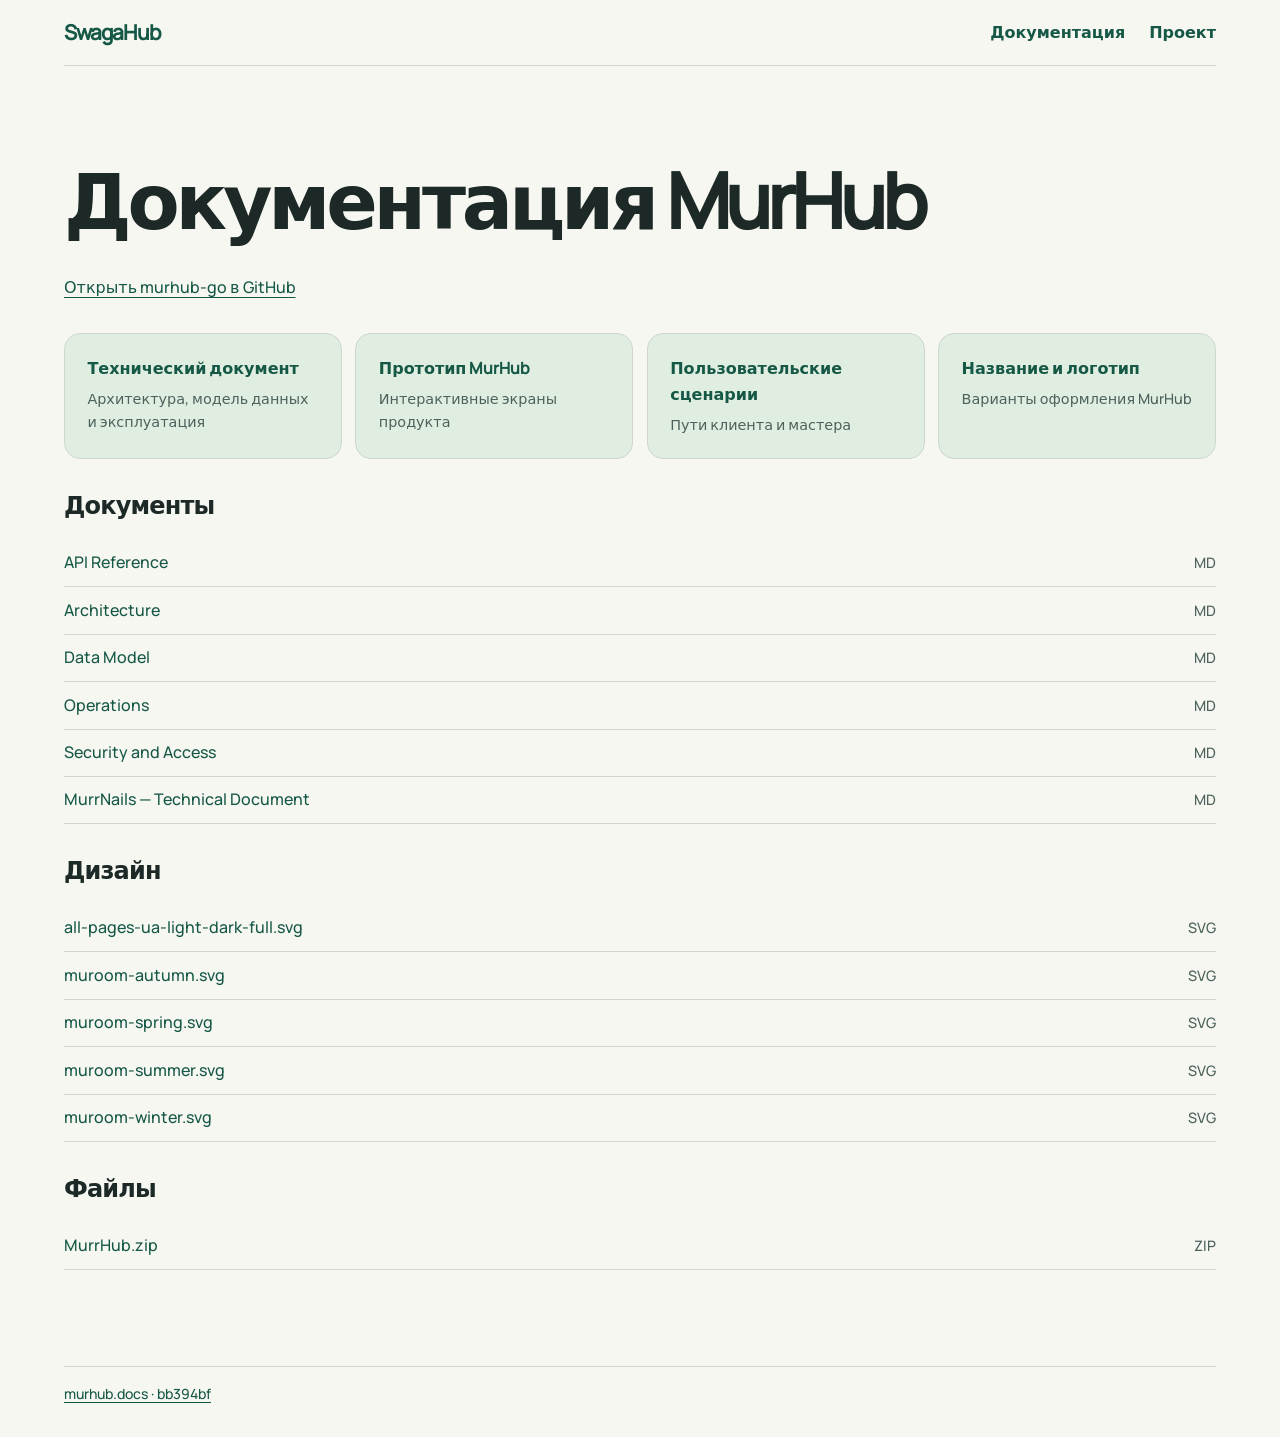
==== index.html @ 5e8d316c "Publish initial MurHub documentation and Mini App" ====
<!doctype html>
<html lang="ru" data-root="./" data-sha="bb394bfe2941bbc701192deaf275280c9b289837">
<head><meta charset="utf-8"><meta name="viewport" content="width=device-width, initial-scale=1, viewport-fit=cover">
<title>Документация MurHub · SwagaHub</title><link rel="stylesheet" href="./style.css">
<script defer src="https://telegram.org/js/telegram-web-app.js"></script><script defer src="./app.js"></script>
</head>
<body><header class="masthead"><a class="brand" href="./index.html">SwagaHub</a><nav aria-label="Основная навигация"><a href="./index.html#documentation">Документация</a><a data-project href="https://github.com/orgs/swagalabs/projects/16">Проект</a></nav></header>
<main class="container"><section class="hero"><h1>Документация MurHub</h1><a class="project" href="https://github.com/orgs/swagalabs/projects/16" data-project>Открыть murhub-go в GitHub</a></section>
<div class="cards"><a class="card" href="docs/TechnicalDocument.html"><strong>Технический документ</strong><span>Архитектура, модель данных и эксплуатация</span></a>
<a class="card" href="prototype/index.html"><strong>Прототип MurHub</strong><span>Интерактивные экраны продукта</span></a>
<a class="card" href="prototype/flows.html"><strong>Пользовательские сценарии</strong><span>Пути клиента и мастера</span></a>
<a class="card" href="prototype/name.html"><strong>Название и логотип</strong><span>Варианты оформления MurHub</span></a></div><section class="section" id="documentation"><h2>Документы</h2><ul class="resource-list"><li><a href="docs/Technical%20Notes/API%20Reference.html"><span>API Reference</span><small>MD</small></a></li>
<li><a href="docs/Technical%20Notes/Architecture.html"><span>Architecture</span><small>MD</small></a></li>
<li><a href="docs/Technical%20Notes/Data%20Model.html"><span>Data Model</span><small>MD</small></a></li>
<li><a href="docs/Technical%20Notes/Operations.html"><span>Operations</span><small>MD</small></a></li>
<li><a href="docs/Technical%20Notes/Security%20and%20Access.html"><span>Security and Access</span><small>MD</small></a></li>
<li><a href="docs/TechnicalDocument.html"><span>MurrNails — Technical Document</span><small>MD</small></a></li></ul></section><section class="section" id="design"><h2>Дизайн</h2><ul class="resource-list"><li><a href="prototype/Technical%20Notes/design/all-pages-ua-light-dark-full.svg"><span>all-pages-ua-light-dark-full.svg</span><small>SVG</small></a></li>
<li><a href="prototype/Technical%20Notes/design/muroom-autumn.svg"><span>muroom-autumn.svg</span><small>SVG</small></a></li>
<li><a href="prototype/Technical%20Notes/design/muroom-spring.svg"><span>muroom-spring.svg</span><small>SVG</small></a></li>
<li><a href="prototype/Technical%20Notes/design/muroom-summer.svg"><span>muroom-summer.svg</span><small>SVG</small></a></li>
<li><a href="prototype/Technical%20Notes/design/muroom-winter.svg"><span>muroom-winter.svg</span><small>SVG</small></a></li></ul></section><section class="section" id="downloads"><h2>Файлы</h2><ul class="resource-list"><li><a href="prototype/MurrHub.zip" download><span>MurrHub.zip</span><small>ZIP</small></a></li></ul></section></main>
<footer><a href="https://github.com/swagalabs/murhub.docs/commit/bb394bfe2941bbc701192deaf275280c9b289837">murhub.docs · bb394bf</a></footer>
<button type="button" id="update" hidden>Обновить</button></body></html>
---- style.css ----
:root{color-scheme:light dark;--paper:#f7f7f2;--ink:#1c2927;--muted:#4d625c;--line:#cdd7d0;--card:#fff;--accent:#165846;--panel:#e0eee2;font:100%/1.6 'Manrope',system-ui,sans-serif;color:var(--ink);background:var(--paper)}
@font-face{font-family:Manrope;src:url('./prototype/fonts/manrope-500.woff2') format('woff2');font-display:swap}
@media(prefers-color-scheme:dark){:root{--paper:#17211f;--ink:#edf3ed;--muted:#b5c9bf;--line:#3c5147;--card:#202d29;--accent:#ace1bc;--panel:#293e34}}
*{box-sizing:border-box}body{margin:0}a{color:var(--accent);text-underline-offset:.22em}a:focus-visible,button:focus-visible{outline:3px solid #d38b25;outline-offset:4px}button{font:inherit;cursor:pointer} .masthead,.container{width:min(100% - 2rem,72rem);margin:auto}.masthead{display:flex;align-items:center;justify-content:space-between;border-bottom:1px solid var(--line);padding:1rem 0}.masthead a{font-weight:750;text-decoration:none}.container{padding:clamp(1rem,4vw,4rem) 0 4rem}.hero h1,h1{font-size:clamp(2.1rem,6vw,4.75rem);line-height:1.06;letter-spacing:-.055em;margin:.35em 0}.hero{padding:1rem 0 1.5rem}.hero p{color:var(--muted)}.section{margin:2rem 0}h2{letter-spacing:-.035em;line-height:1.2}.cards{display:grid;grid-template-columns:repeat(auto-fit,minmax(min(100%,15rem),1fr));gap:.85rem}.card{display:block;background:var(--panel);border:1px solid var(--line);border-radius:1rem;padding:1.4rem;text-decoration:none}.card strong,.card span{display:block}.card:hover,.resource-list a:hover{background:var(--card)}.resource-list{padding:0;list-style:none}.resource-list a{display:block;padding:.65rem 0;border-bottom:1px solid var(--line)}.document{max-width:56rem;overflow-wrap:anywhere}.document h1{font-size:clamp(2rem,4vw,3.2rem)}.document h2{margin-top:2em}.document table{display:block;overflow-x:auto;border-collapse:collapse}.document td,.document th{padding:.5rem .75rem;border:1px solid var(--line);text-align:left}.document img,.document svg{max-width:100%;height:auto}.document pre{padding:1rem;background:var(--card);border-radius:.5rem;overflow-x:auto}.document blockquote{margin:1rem 0;padding:.4rem 1rem;border-left:4px solid var(--accent);background:var(--panel)}#update{position:fixed;bottom:1.2rem;right:1rem;background:var(--ink);color:var(--paper);padding:.6rem 1.2rem;border:0;border-radius:2rem}footer{color:var(--muted);font-size:.875rem} 
.masthead nav{display:flex;gap:clamp(.55rem,3vw,1.5rem)}.brand{font-size:1.3rem;letter-spacing:-.045em}.card span,.resource-list small{color:var(--muted);font-size:.9rem}.card strong{margin-bottom:.35rem}.resource-list a{display:flex;align-items:baseline;justify-content:space-between;gap:1rem;text-decoration:none}.project{display:inline-block;margin:.5rem 0}.document h2,.document h3{scroll-margin-top:1rem}footer{width:min(100% - 2rem,72rem);margin:0 auto 2rem;border-top:1px solid var(--line);padding-top:1rem}
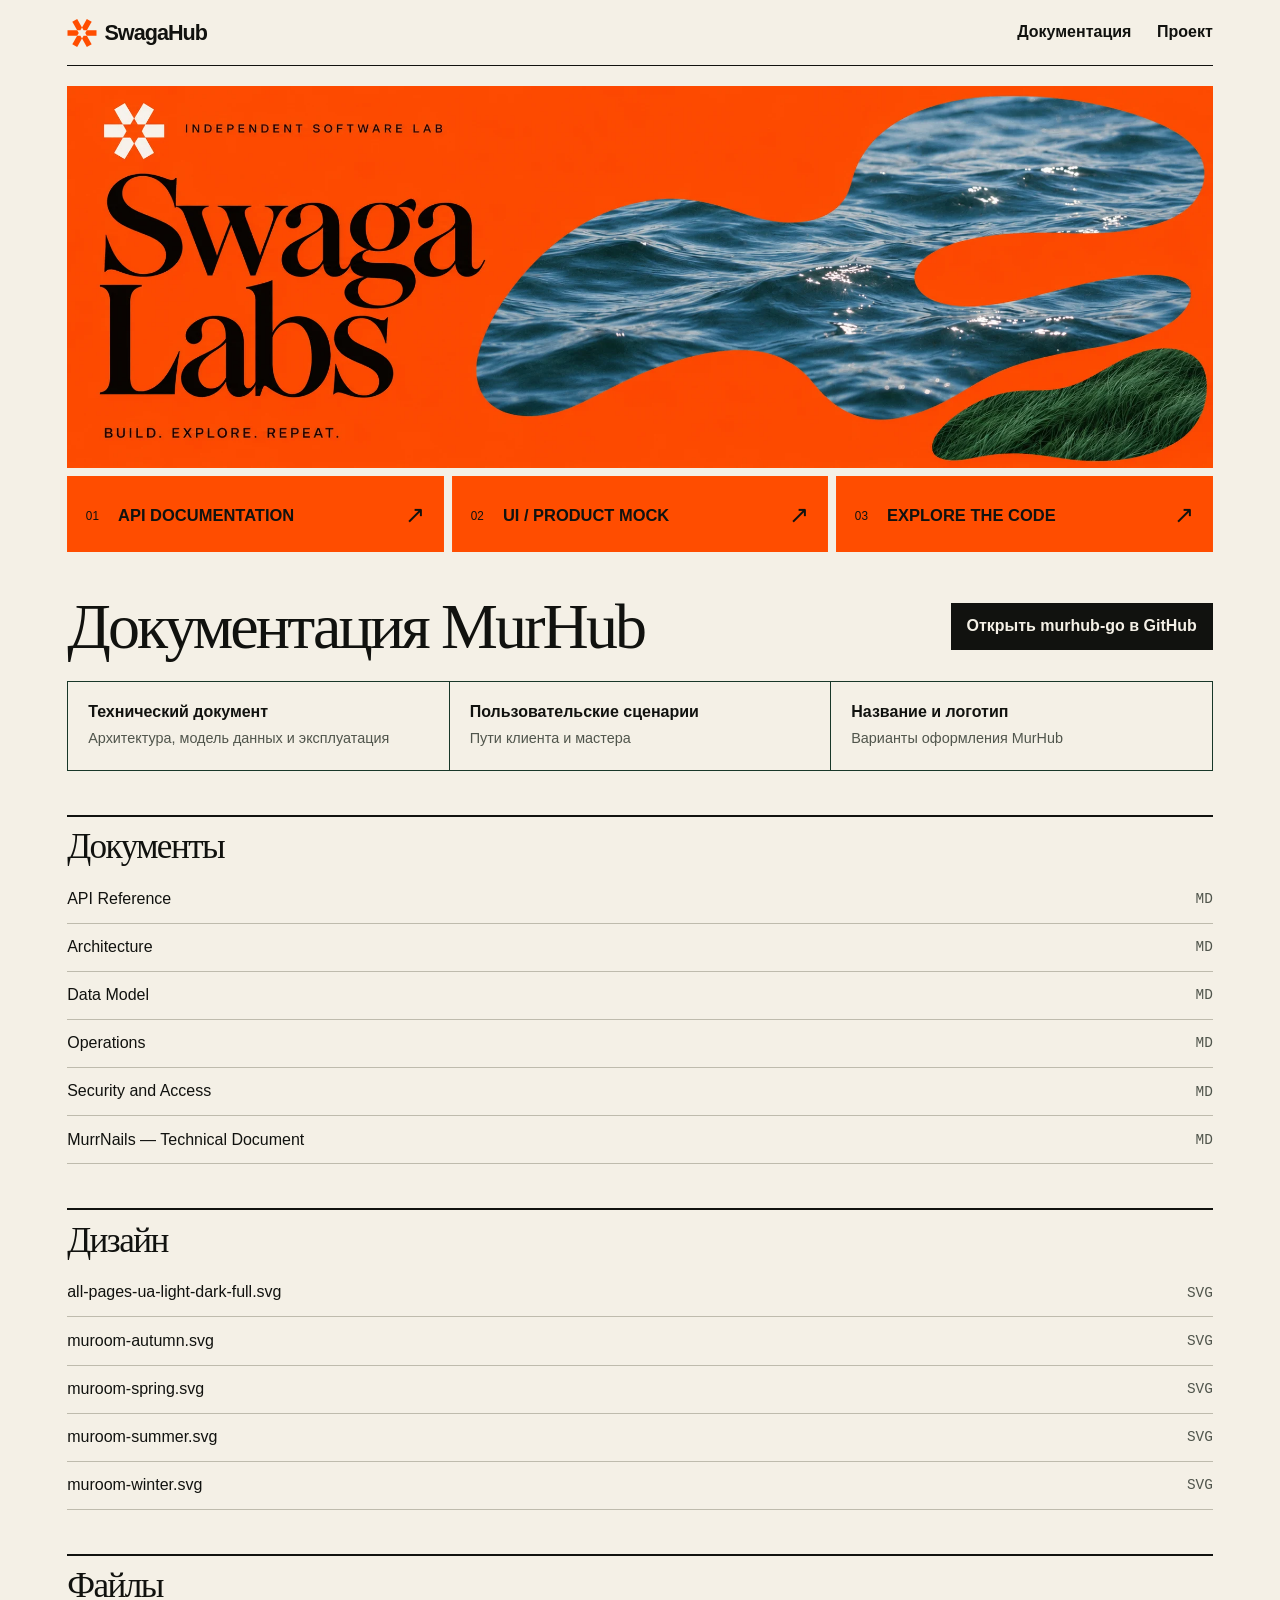
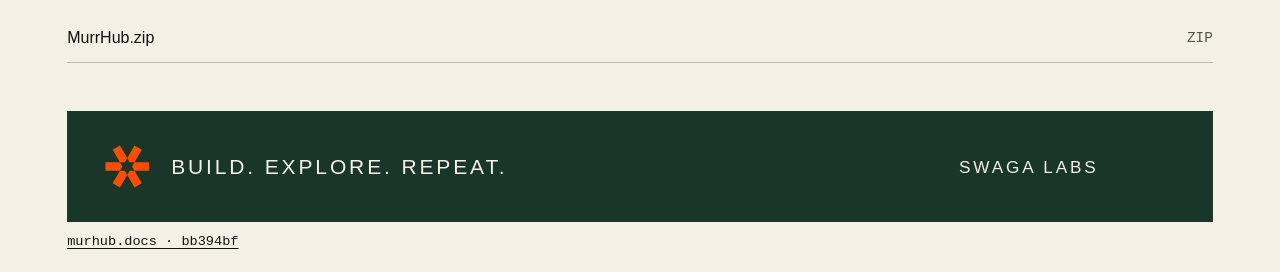
==== commit e5cad910: "Publish Swaga Labs branded documentation and reader" ====
--- a/index.html
+++ b/index.html
@@ -1,13 +1,13 @@
 <!doctype html>
 <html lang="ru" data-root="./" data-sha="bb394bfe2941bbc701192deaf275280c9b289837">
 <head><meta charset="utf-8"><meta name="viewport" content="width=device-width, initial-scale=1, viewport-fit=cover">
-<title>Документация MurHub · SwagaHub</title><link rel="stylesheet" href="./style.css">
+<link rel="icon" href="./identity/mark.svg"><title>Документация MurHub · SwagaHub</title><link rel="stylesheet" href="./style.css">
 <script defer src="https://telegram.org/js/telegram-web-app.js"></script><script defer src="./app.js"></script>
 </head>
-<body><header class="masthead"><a class="brand" href="./index.html">SwagaHub</a><nav aria-label="Основная навигация"><a href="./index.html#documentation">Документация</a><a data-project href="https://github.com/orgs/swagalabs/projects/16">Проект</a></nav></header>
-<main class="container"><section class="hero"><h1>Документация MurHub</h1><a class="project" href="https://github.com/orgs/swagalabs/projects/16" data-project>Открыть murhub-go в GitHub</a></section>
+<body><header class="masthead"><a class="brand" href="./index.html"><img src="./identity/mark.svg" width="30" height="30" alt="">SwagaHub</a><nav aria-label="Основная навигация"><a href="./index.html#documentation">Документация</a><a data-project href="https://github.com/orgs/swagalabs/projects/16">Проект</a></nav></header>
+<main class="container"><img class="cover" src="identity/hero.webp" width="2172" height="724" alt="Swaga Labs — независимая лаборатория разработки">
+<nav class="profile-links" aria-label="Ресурсы MurHub"><a href="https://swagalabs.github.io/murhub-api/"><img width="480" height="96" src="identity/button-api.svg" alt="Документация API"></a><a href="prototype/index.html"><img width="480" height="96" src="identity/button-ui.svg" alt="Прототип MurHub"></a><a href="https://github.com/swagalabs/murhub-mp"><img width="480" height="96" src="identity/button-code.svg" alt="Исходный код MurHub"></a></nav><section class="hero"><h1>Документация MurHub</h1><a class="project" href="https://github.com/orgs/swagalabs/projects/16" data-project>Открыть murhub-go в GitHub</a></section>
 <div class="cards"><a class="card" href="docs/TechnicalDocument.html"><strong>Технический документ</strong><span>Архитектура, модель данных и эксплуатация</span></a>
-<a class="card" href="prototype/index.html"><strong>Прототип MurHub</strong><span>Интерактивные экраны продукта</span></a>
 <a class="card" href="prototype/flows.html"><strong>Пользовательские сценарии</strong><span>Пути клиента и мастера</span></a>
 <a class="card" href="prototype/name.html"><strong>Название и логотип</strong><span>Варианты оформления MurHub</span></a></div><section class="section" id="documentation"><h2>Документы</h2><ul class="resource-list"><li><a href="docs/Technical%20Notes/API%20Reference.html"><span>API Reference</span><small>MD</small></a></li>
 <li><a href="docs/Technical%20Notes/Architecture.html"><span>Architecture</span><small>MD</small></a></li>
@@ -19,5 +19,5 @@
 <li><a href="prototype/Technical%20Notes/design/muroom-spring.svg"><span>muroom-spring.svg</span><small>SVG</small></a></li>
 <li><a href="prototype/Technical%20Notes/design/muroom-summer.svg"><span>muroom-summer.svg</span><small>SVG</small></a></li>
 <li><a href="prototype/Technical%20Notes/design/muroom-winter.svg"><span>muroom-winter.svg</span><small>SVG</small></a></li></ul></section><section class="section" id="downloads"><h2>Файлы</h2><ul class="resource-list"><li><a href="prototype/MurrHub.zip" download><span>MurrHub.zip</span><small>ZIP</small></a></li></ul></section></main>
-<footer><a href="https://github.com/swagalabs/murhub.docs/commit/bb394bfe2941bbc701192deaf275280c9b289837">murhub.docs · bb394bf</a></footer>
+<footer><img class="signature" src="./identity/footer.svg" width="1200" height="116" alt="Swaga Labs — Build. Explore. Repeat."><a href="https://github.com/swagalabs/murhub.docs/commit/bb394bfe2941bbc701192deaf275280c9b289837">murhub.docs · bb394bf</a></footer>
 <button type="button" id="update" hidden>Обновить</button></body></html>
--- a/style.css
+++ b/style.css
@@ -1,5 +1,65 @@
-:root{color-scheme:light dark;--paper:#f7f7f2;--ink:#1c2927;--muted:#4d625c;--line:#cdd7d0;--card:#fff;--accent:#165846;--panel:#e0eee2;font:100%/1.6 'Manrope',system-ui,sans-serif;color:var(--ink);background:var(--paper)}
-@font-face{font-family:Manrope;src:url('./prototype/fonts/manrope-500.woff2') format('woff2');font-display:swap}
-@media(prefers-color-scheme:dark){:root{--paper:#17211f;--ink:#edf3ed;--muted:#b5c9bf;--line:#3c5147;--card:#202d29;--accent:#ace1bc;--panel:#293e34}}
-*{box-sizing:border-box}body{margin:0}a{color:var(--accent);text-underline-offset:.22em}a:focus-visible,button:focus-visible{outline:3px solid #d38b25;outline-offset:4px}button{font:inherit;cursor:pointer} .masthead,.container{width:min(100% - 2rem,72rem);margin:auto}.masthead{display:flex;align-items:center;justify-content:space-between;border-bottom:1px solid var(--line);padding:1rem 0}.masthead a{font-weight:750;text-decoration:none}.container{padding:clamp(1rem,4vw,4rem) 0 4rem}.hero h1,h1{font-size:clamp(2.1rem,6vw,4.75rem);line-height:1.06;letter-spacing:-.055em;margin:.35em 0}.hero{padding:1rem 0 1.5rem}.hero p{color:var(--muted)}.section{margin:2rem 0}h2{letter-spacing:-.035em;line-height:1.2}.cards{display:grid;grid-template-columns:repeat(auto-fit,minmax(min(100%,15rem),1fr));gap:.85rem}.card{display:block;background:var(--panel);border:1px solid var(--line);border-radius:1rem;padding:1.4rem;text-decoration:none}.card strong,.card span{display:block}.card:hover,.resource-list a:hover{background:var(--card)}.resource-list{padding:0;list-style:none}.resource-list a{display:block;padding:.65rem 0;border-bottom:1px solid var(--line)}.document{max-width:56rem;overflow-wrap:anywhere}.document h1{font-size:clamp(2rem,4vw,3.2rem)}.document h2{margin-top:2em}.document table{display:block;overflow-x:auto;border-collapse:collapse}.document td,.document th{padding:.5rem .75rem;border:1px solid var(--line);text-align:left}.document img,.document svg{max-width:100%;height:auto}.document pre{padding:1rem;background:var(--card);border-radius:.5rem;overflow-x:auto}.document blockquote{margin:1rem 0;padding:.4rem 1rem;border-left:4px solid var(--accent);background:var(--panel)}#update{position:fixed;bottom:1.2rem;right:1rem;background:var(--ink);color:var(--paper);padding:.6rem 1.2rem;border:0;border-radius:2rem}footer{color:var(--muted);font-size:.875rem} 
-.masthead nav{display:flex;gap:clamp(.55rem,3vw,1.5rem)}.brand{font-size:1.3rem;letter-spacing:-.045em}.card span,.resource-list small{color:var(--muted);font-size:.9rem}.card strong{margin-bottom:.35rem}.resource-list a{display:flex;align-items:baseline;justify-content:space-between;gap:1rem;text-decoration:none}.project{display:inline-block;margin:.5rem 0}.document h2,.document h3{scroll-margin-top:1rem}footer{width:min(100% - 2rem,72rem);margin:0 auto 2rem;border-top:1px solid var(--line);padding-top:1rem}
+:root {
+  color-scheme: light;
+  --paper: #f4f0e6;
+  --ink: #11120f;
+  --green: #183729;
+  --orange: #ff4d00;
+  --rule: #bebbad;
+  background: var(--paper);
+  color: var(--ink);
+  font: 100%/1.55 Arial, Helvetica, sans-serif;
+}
+* { box-sizing: border-box; }
+body { max-width: 78rem; padding: 0 clamp(1rem, 4vw, 3.25rem); margin: auto; }
+a { color: inherit; text-underline-offset: .22em; }
+a:focus-visible, button:focus-visible { outline: 3px solid #006bc5; outline-offset: 3px; }
+button { font: inherit; cursor: pointer; }
+.masthead, .masthead nav, .brand, .hero, .resource-list a { display: flex; align-items: center; }
+.masthead { justify-content: space-between; border-bottom: 1px solid var(--ink); padding: 1rem 0; gap: .65rem; }
+.masthead nav { gap: clamp(.65rem, 2vw, 1.75rem); }
+.masthead a { text-decoration: none; font-weight: 700; }
+.masthead nav a:hover, .resource-list a:hover span { text-decoration: underline; }
+.brand { gap: .45rem; font-size: 1.35rem; letter-spacing: -.045em; }
+.container { padding: 1.25rem 0 3rem; }
+.cover, .signature, .profile-links img { display: block; width: 100%; height: auto; }
+.profile-links { display: grid; grid-template-columns: repeat(3, 1fr); gap: .5rem; margin-top: .5rem; }
+.profile-links a:hover { filter: brightness(.91); }
+.hero { margin: 2.5rem 0 1.25rem; justify-content: space-between; gap: 1rem; flex-wrap: wrap; }
+h1, h2 { font-family: Georgia, 'Times New Roman', serif; font-weight: 400; line-height: 1.08; letter-spacing: -.045em; }
+.hero h1 { font-size: clamp(2.5rem, 5vw, 4.6rem); margin: 0; }
+.project, #update { padding: .7rem 1rem; background: var(--ink); color: var(--paper); text-decoration: none; font-weight: 700; }
+.project:hover, #update:hover { background: var(--green); }
+.cards { display: grid; grid-template-columns: repeat(3, 1fr); background: var(--green); gap: 1px; border: 1px solid var(--green); }
+.card { display: block; padding: 1.25rem; background: var(--paper); text-decoration: none; }
+.card:hover { background: #fffaf0; }
+.card strong, .card span { display: block; }
+.card strong { line-height: 1.2; margin-bottom: .4rem; }
+.card span, .resource-list small { color: #50554c; font-size: .9rem; }
+.section { margin-top: 2.75rem; }
+.section h2 { border-top: 2px solid var(--ink); padding-top: .7rem; margin: 0; font-size: 2.2rem; }
+.resource-list { list-style: none; margin: .6rem 0 0; padding: 0; }
+.resource-list a { padding: .7rem 0; border-bottom: 1px solid var(--rule); justify-content: space-between; gap: 1rem; text-decoration: none; overflow-wrap: anywhere; }
+.resource-list small { font-family: monospace; }
+.back { display: inline-block; margin: .4rem 0; font-weight: 700; color: var(--green); }
+.document { max-width: 55rem; margin: auto; overflow-wrap: anywhere; }
+.document h1 { font-size: clamp(2.4rem, 5vw, 4.4rem); border-bottom: 3px solid var(--orange); padding-bottom: .35em; }
+.document h2 { margin-top: 1.7em; font-size: 2rem; }
+.document a { color: var(--green); }
+.document table { display: block; overflow-x: auto; border-collapse: collapse; }
+.document td, .document th { padding: .55rem .8rem; border: 1px solid var(--rule); text-align: left; }
+.document th { background: var(--green); color: var(--paper); }
+.document pre { overflow-x: auto; padding: 1rem; background: #e9e5da; }
+.document :is(img, svg) { max-width: 100%; height: auto; }
+.document blockquote { margin: 1rem 0; border-left: 5px solid var(--orange); padding: .7rem 1rem; background: #e9e5da; }
+footer { padding-bottom: 1.2rem; font: .85rem/1.6 monospace; }
+.signature { margin-bottom: .6rem; }
+#update { position: fixed; bottom: 1rem; right: 1rem; border: 1px solid var(--paper); }
+@media (max-width: 42rem) {
+  .profile-links { grid-template-columns: 1fr; }
+  .profile-links img { max-height: 3rem; object-fit: contain; object-position: left; }
+  .profile-links a { background: var(--orange); }
+  .cards { grid-template-columns: 1fr; }
+  .hero { margin-top: 1.75rem; }
+  .card { padding: .95rem; }
+  .masthead nav { font-size: .875rem; }
+}
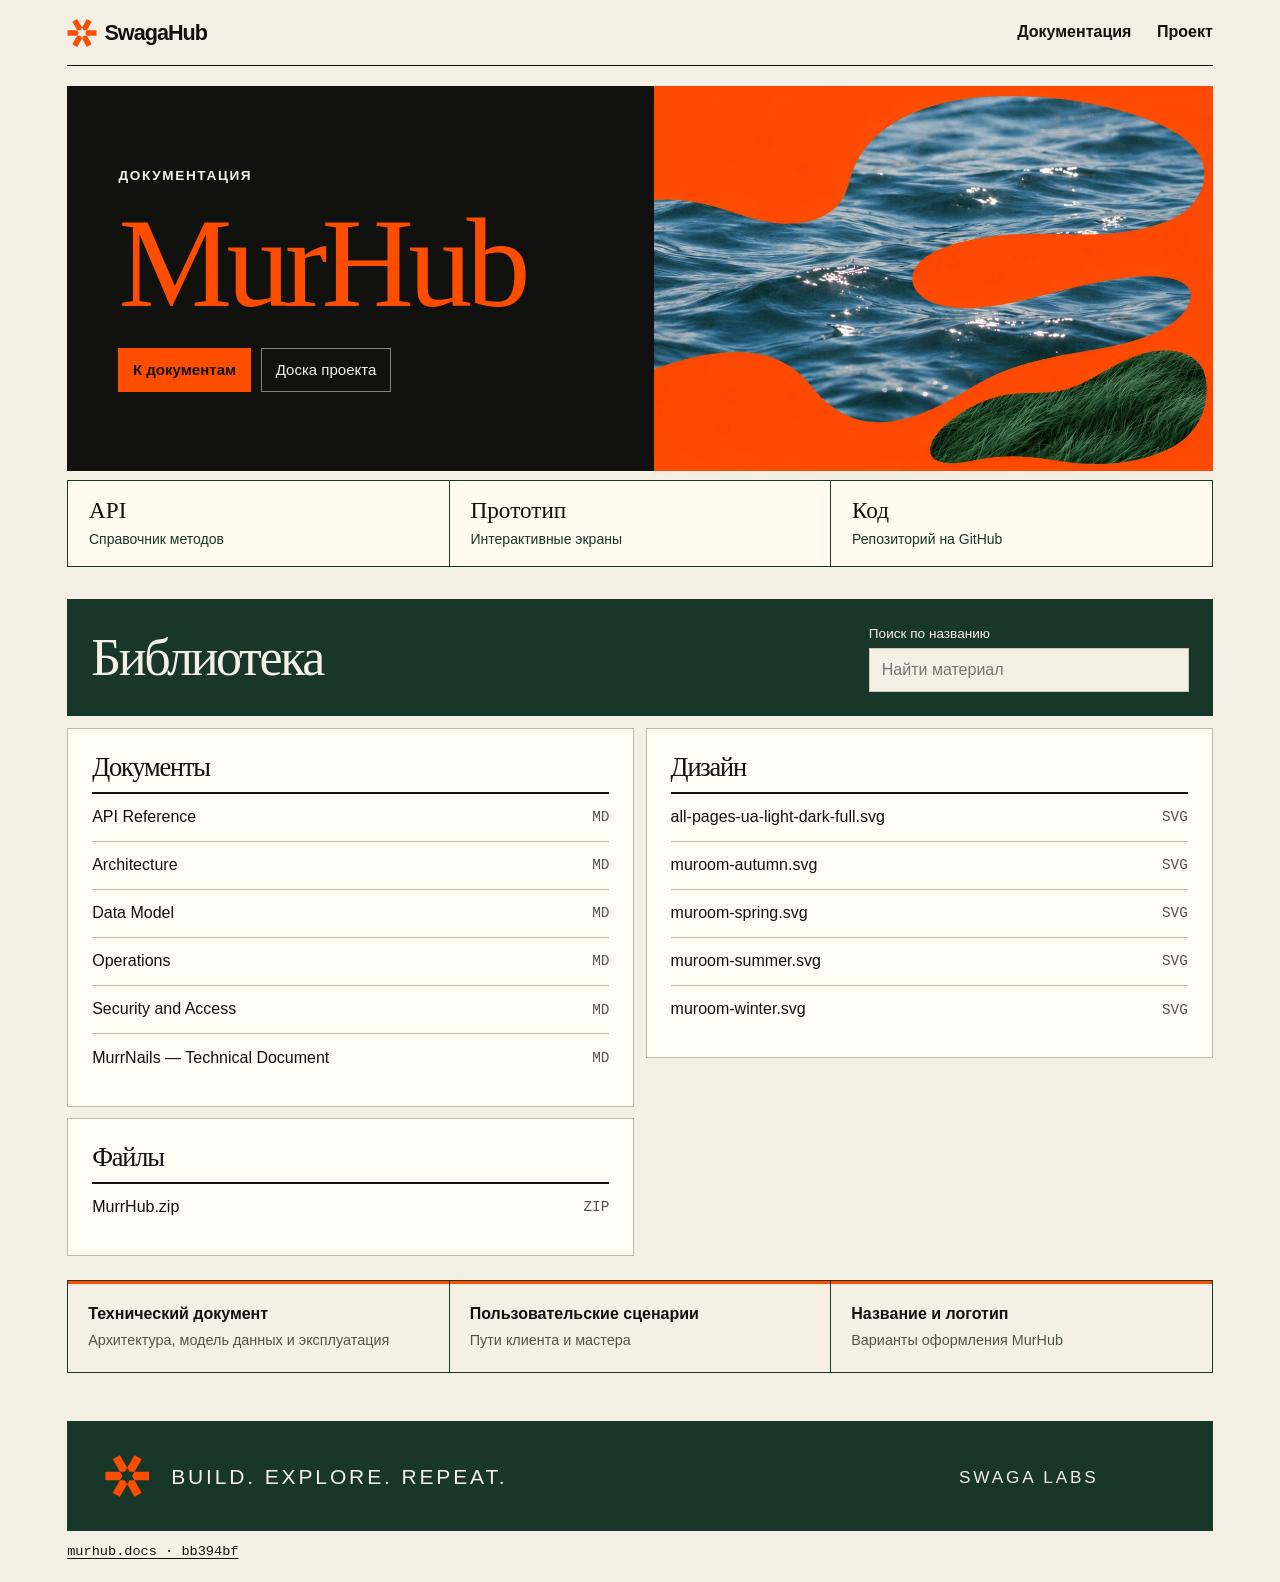
==== commit 9b3912db: "Publish panel navigation, searchable library and reader contents" ====
--- a/index.html
+++ b/index.html
@@ -5,11 +5,14 @@
 <script defer src="https://telegram.org/js/telegram-web-app.js"></script><script defer src="./app.js"></script>
 </head>
 <body><header class="masthead"><a class="brand" href="./index.html"><img src="./identity/mark.svg" width="30" height="30" alt="">SwagaHub</a><nav aria-label="Основная навигация"><a href="./index.html#documentation">Документация</a><a data-project href="https://github.com/orgs/swagalabs/projects/16">Проект</a></nav></header>
-<main class="container"><img class="cover" src="identity/hero.webp" width="2172" height="724" alt="Swaga Labs — независимая лаборатория разработки">
-<nav class="profile-links" aria-label="Ресурсы MurHub"><a href="https://swagalabs.github.io/murhub-api/"><img width="480" height="96" src="identity/button-api.svg" alt="Документация API"></a><a href="prototype/index.html"><img width="480" height="96" src="identity/button-ui.svg" alt="Прототип MurHub"></a><a href="https://github.com/swagalabs/murhub-mp"><img width="480" height="96" src="identity/button-code.svg" alt="Исходный код MurHub"></a></nav><section class="hero"><h1>Документация MurHub</h1><a class="project" href="https://github.com/orgs/swagalabs/projects/16" data-project>Открыть murhub-go в GitHub</a></section>
-<div class="cards"><a class="card" href="docs/TechnicalDocument.html"><strong>Технический документ</strong><span>Архитектура, модель данных и эксплуатация</span></a>
-<a class="card" href="prototype/flows.html"><strong>Пользовательские сценарии</strong><span>Пути клиента и мастера</span></a>
-<a class="card" href="prototype/name.html"><strong>Название и логотип</strong><span>Варианты оформления MurHub</span></a></div><section class="section" id="documentation"><h2>Документы</h2><ul class="resource-list"><li><a href="docs/Technical%20Notes/API%20Reference.html"><span>API Reference</span><small>MD</small></a></li>
+<main class="container"><section class="feature"><div class="feature-copy"><h1><small>Документация</small>MurHub</h1>
+<div class="actions"><a href="#documentation">К документам</a><a href="https://github.com/orgs/swagalabs/projects/16" data-project>Доска проекта</a></div></div>
+<img class="landscape" src="identity/landscape.webp" width="1052" height="724" alt=""></section>
+<nav class="lab-strip" aria-label="Ресурсы MurHub"><a href="https://swagalabs.github.io/murhub-api/"><strong>API</strong><span>Справочник методов</span></a><a href="prototype/index.html"><strong>Прототип</strong><span>Интерактивные экраны</span></a><a href="https://github.com/swagalabs/murhub-mp"><strong>Код</strong><span>Репозиторий на GitHub</span></a></nav>
+<div id="documentation" class="library"><div class="library-head"><h2>Библиотека</h2>
+<label class="filter" hidden><span>Поиск по названию</span><input type="search" placeholder="Найти материал" autocomplete="off"></label></div>
+<p role="status" class="results" hidden></p>
+<div class="shelves"><section class="section" id="documents"><h2>Документы</h2><ul class="resource-list"><li><a href="docs/Technical%20Notes/API%20Reference.html"><span>API Reference</span><small>MD</small></a></li>
 <li><a href="docs/Technical%20Notes/Architecture.html"><span>Architecture</span><small>MD</small></a></li>
 <li><a href="docs/Technical%20Notes/Data%20Model.html"><span>Data Model</span><small>MD</small></a></li>
 <li><a href="docs/Technical%20Notes/Operations.html"><span>Operations</span><small>MD</small></a></li>
@@ -18,6 +21,9 @@
 <li><a href="prototype/Technical%20Notes/design/muroom-autumn.svg"><span>muroom-autumn.svg</span><small>SVG</small></a></li>
 <li><a href="prototype/Technical%20Notes/design/muroom-spring.svg"><span>muroom-spring.svg</span><small>SVG</small></a></li>
 <li><a href="prototype/Technical%20Notes/design/muroom-summer.svg"><span>muroom-summer.svg</span><small>SVG</small></a></li>
-<li><a href="prototype/Technical%20Notes/design/muroom-winter.svg"><span>muroom-winter.svg</span><small>SVG</small></a></li></ul></section><section class="section" id="downloads"><h2>Файлы</h2><ul class="resource-list"><li><a href="prototype/MurrHub.zip" download><span>MurrHub.zip</span><small>ZIP</small></a></li></ul></section></main>
+<li><a href="prototype/Technical%20Notes/design/muroom-winter.svg"><span>muroom-winter.svg</span><small>SVG</small></a></li></ul></section><section class="section" id="downloads"><h2>Файлы</h2><ul class="resource-list"><li><a href="prototype/MurrHub.zip" download><span>MurrHub.zip</span><small>ZIP</small></a></li></ul></section></div></div>
+<div class="cards"><a class="card" href="docs/TechnicalDocument.html"><strong>Технический документ</strong><span>Архитектура, модель данных и эксплуатация</span></a>
+<a class="card" href="prototype/flows.html"><strong>Пользовательские сценарии</strong><span>Пути клиента и мастера</span></a>
+<a class="card" href="prototype/name.html"><strong>Название и логотип</strong><span>Варианты оформления MurHub</span></a></div></main>
 <footer><img class="signature" src="./identity/footer.svg" width="1200" height="116" alt="Swaga Labs — Build. Explore. Repeat."><a href="https://github.com/swagalabs/murhub.docs/commit/bb394bfe2941bbc701192deaf275280c9b289837">murhub.docs · bb394bf</a></footer>
 <button type="button" id="update" hidden>Обновить</button></body></html>
--- a/style.css
+++ b/style.css
@@ -10,33 +10,24 @@
   font: 100%/1.55 Arial, Helvetica, sans-serif;
 }
 * { box-sizing: border-box; }
-body { max-width: 78rem; padding: 0 clamp(1rem, 4vw, 3.25rem); margin: auto; }
+body { width: 100%; max-width: 78rem; padding: 0 clamp(1rem, 4vw, 3.25rem); margin: auto; }
 a { color: inherit; text-underline-offset: .22em; }
 a:focus-visible, button:focus-visible { outline: 3px solid #006bc5; outline-offset: 3px; }
 button { font: inherit; cursor: pointer; }
-.masthead, .masthead nav, .brand, .hero, .resource-list a { display: flex; align-items: center; }
-.masthead { justify-content: space-between; border-bottom: 1px solid var(--ink); padding: 1rem 0; gap: .65rem; }
+.masthead, .masthead nav, .brand, .resource-list a { display: flex; align-items: center; }
+.masthead { flex-wrap: wrap; justify-content: space-between; border-bottom: 1px solid var(--ink); padding: 1rem 0; gap: .65rem; }
 .masthead nav { gap: clamp(.65rem, 2vw, 1.75rem); }
 .masthead a { text-decoration: none; font-weight: 700; }
 .masthead nav a:hover, .resource-list a:hover span { text-decoration: underline; }
 .brand { gap: .45rem; font-size: 1.35rem; letter-spacing: -.045em; }
 .container { padding: 1.25rem 0 3rem; }
-.cover, .signature, .profile-links img { display: block; width: 100%; height: auto; }
-.profile-links { display: grid; grid-template-columns: repeat(3, 1fr); gap: .5rem; margin-top: .5rem; }
-.profile-links a:hover { filter: brightness(.91); }
-.hero { margin: 2.5rem 0 1.25rem; justify-content: space-between; gap: 1rem; flex-wrap: wrap; }
 h1, h2 { font-family: Georgia, 'Times New Roman', serif; font-weight: 400; line-height: 1.08; letter-spacing: -.045em; }
-.hero h1 { font-size: clamp(2.5rem, 5vw, 4.6rem); margin: 0; }
-.project, #update { padding: .7rem 1rem; background: var(--ink); color: var(--paper); text-decoration: none; font-weight: 700; }
-.project:hover, #update:hover { background: var(--green); }
-.cards { display: grid; grid-template-columns: repeat(3, 1fr); background: var(--green); gap: 1px; border: 1px solid var(--green); }
+.cards { display: grid; grid-template-columns: minmax(0, 1fr); background: var(--green); gap: 1px; border: 1px solid var(--green); }
 .card { display: block; padding: 1.25rem; background: var(--paper); text-decoration: none; }
 .card:hover { background: #fffaf0; }
 .card strong, .card span { display: block; }
 .card strong { line-height: 1.2; margin-bottom: .4rem; }
 .card span, .resource-list small { color: #50554c; font-size: .9rem; }
-.section { margin-top: 2.75rem; }
-.section h2 { border-top: 2px solid var(--ink); padding-top: .7rem; margin: 0; font-size: 2.2rem; }
 .resource-list { list-style: none; margin: .6rem 0 0; padding: 0; }
 .resource-list a { padding: .7rem 0; border-bottom: 1px solid var(--rule); justify-content: space-between; gap: 1rem; text-decoration: none; overflow-wrap: anywhere; }
 .resource-list small { font-family: monospace; }
@@ -54,12 +45,52 @@
 footer { padding-bottom: 1.2rem; font: .85rem/1.6 monospace; }
 .signature { margin-bottom: .6rem; }
 #update { position: fixed; bottom: 1rem; right: 1rem; border: 1px solid var(--paper); }
-@media (max-width: 42rem) {
-  .profile-links { grid-template-columns: 1fr; }
-  .profile-links img { max-height: 3rem; object-fit: contain; object-position: left; }
-  .profile-links a { background: var(--orange); }
-  .cards { grid-template-columns: 1fr; }
-  .hero { margin-top: 1.75rem; }
-  .card { padding: .95rem; }
-  .masthead nav { font-size: .875rem; }
+
+.masthead nav { flex-wrap: wrap; font-size: .875rem; }
+.document pre, .document table { max-width: 100%; }
+@media (min-width: 43rem) {
+  .masthead nav { font-size: 1rem; }
+  .cards { grid-template-columns: repeat(3,minmax(0,1fr)); }
 }
+.signature { display: block; width: 100%; height: auto; }
+.feature { display: grid; grid-template-columns: minmax(0,1fr); background: var(--ink); color: var(--paper); }
+.feature-copy { padding: clamp(1.35rem, 4vw, 3.5rem); align-self: center; }
+.feature h1 { color: var(--orange); font-size: clamp(4.2rem, 12vw, 8rem); margin: 0; line-height: .96; }
+.feature h1 small { display: block; color: var(--paper); font: 600 .85rem/1.4 Arial,sans-serif; text-transform: uppercase; letter-spacing: .12em; margin-bottom: 1.1rem; }
+.actions { margin-top: 1.4rem; display: flex; flex-wrap: wrap; gap: .65rem; }
+.actions a { display: inline-flex; align-items: center; min-height: 44px; padding: .55rem .85rem; border: 1px solid #83847c; text-decoration: none; font-size: .94rem; }
+.actions a:first-child { background: var(--orange); color: var(--ink); border-color: var(--orange); font-weight: bold; }
+.actions a:hover { background: var(--paper); color: var(--ink); }
+.landscape { display: block; width: 100%; height: clamp(6.25rem, 30vw, 12rem); object-fit: cover; }
+.lab-strip { display: grid; grid-template-columns: minmax(0,1fr); margin:.55rem 0 2rem; border:1px solid var(--green); background: var(--green); gap:1px; }
+.lab-strip a { display:flex; align-items:center; justify-content:space-between; gap:.8rem; min-height:52px; background:#fffaf0; padding:.65rem 1rem; text-decoration:none; }
+.lab-strip strong { font: 1.45rem/1.2 Georgia,serif; }
+.lab-strip span { font-size:.875rem; color:var(--green); }
+.lab-strip a:hover, .card:hover { background:#ffe1ca; }
+.library { scroll-margin-top:1rem; }
+.library-head { background:var(--green); color:var(--paper); padding:1.2rem; display:flex; flex-wrap:wrap; gap:1rem; justify-content:space-between; align-items:center; }
+.library-head h2 { margin:0; font-size:clamp(2rem,5vw,3.25rem); }
+.filter { width:min(100%,20rem); }
+.filter span { display:block; font-size:.85rem; margin-bottom:.25rem; }
+.filter input { width:100%; min-height:44px; font:inherit; border:1px solid #c6c9ae; background:var(--paper); color:var(--ink); padding:.45rem .75rem; border-radius:0; }
+.results { padding:0 1rem; }
+.shelves { display:grid; gap:.7rem; margin:.7rem 0 1.5rem; align-items:start; }
+.shelves .section { background:#fffcf4; border:1px solid var(--rule); padding:1rem; min-width:0; }
+.section h2 { margin:0; font-size:1.65rem; padding-bottom:.65rem; border-bottom:2px solid var(--ink); }
+.resource-list { margin:0; }
+.resource-list li:last-child a { border-bottom:0; }
+.resource-list a { min-height:44px; }
+.cards .card { border-top:3px solid var(--orange); }
+.toc { background: #fffaf0; border:1px solid var(--rule); margin:1rem 0 1.5rem; }
+.toc summary { cursor:pointer; font-weight:700; padding:.85rem 1rem; }
+.toc ul { margin:0 1rem 1rem; padding-left:1.2rem; }
+.toc li a { display:inline-block; padding:.3rem 0; }
+@media(min-width:43rem) {
+  .feature { grid-template-columns: 1.05fr 1fr; }
+  .landscape { height:100%; min-height:17rem; max-height:25rem; }
+  .lab-strip { grid-template-columns:repeat(3,minmax(0,1fr)); }
+  .lab-strip a { align-items:flex-start; flex-direction:column; gap:.25rem; padding:1rem 1.3rem; }
+  .shelves { grid-template-columns:repeat(2,minmax(0,1fr)); }
+  .shelves .section, .library-head { padding:1.5rem; }
+}
+#update { background:var(--ink); color:var(--paper); padding:.7rem 1rem; font-weight:700; }
